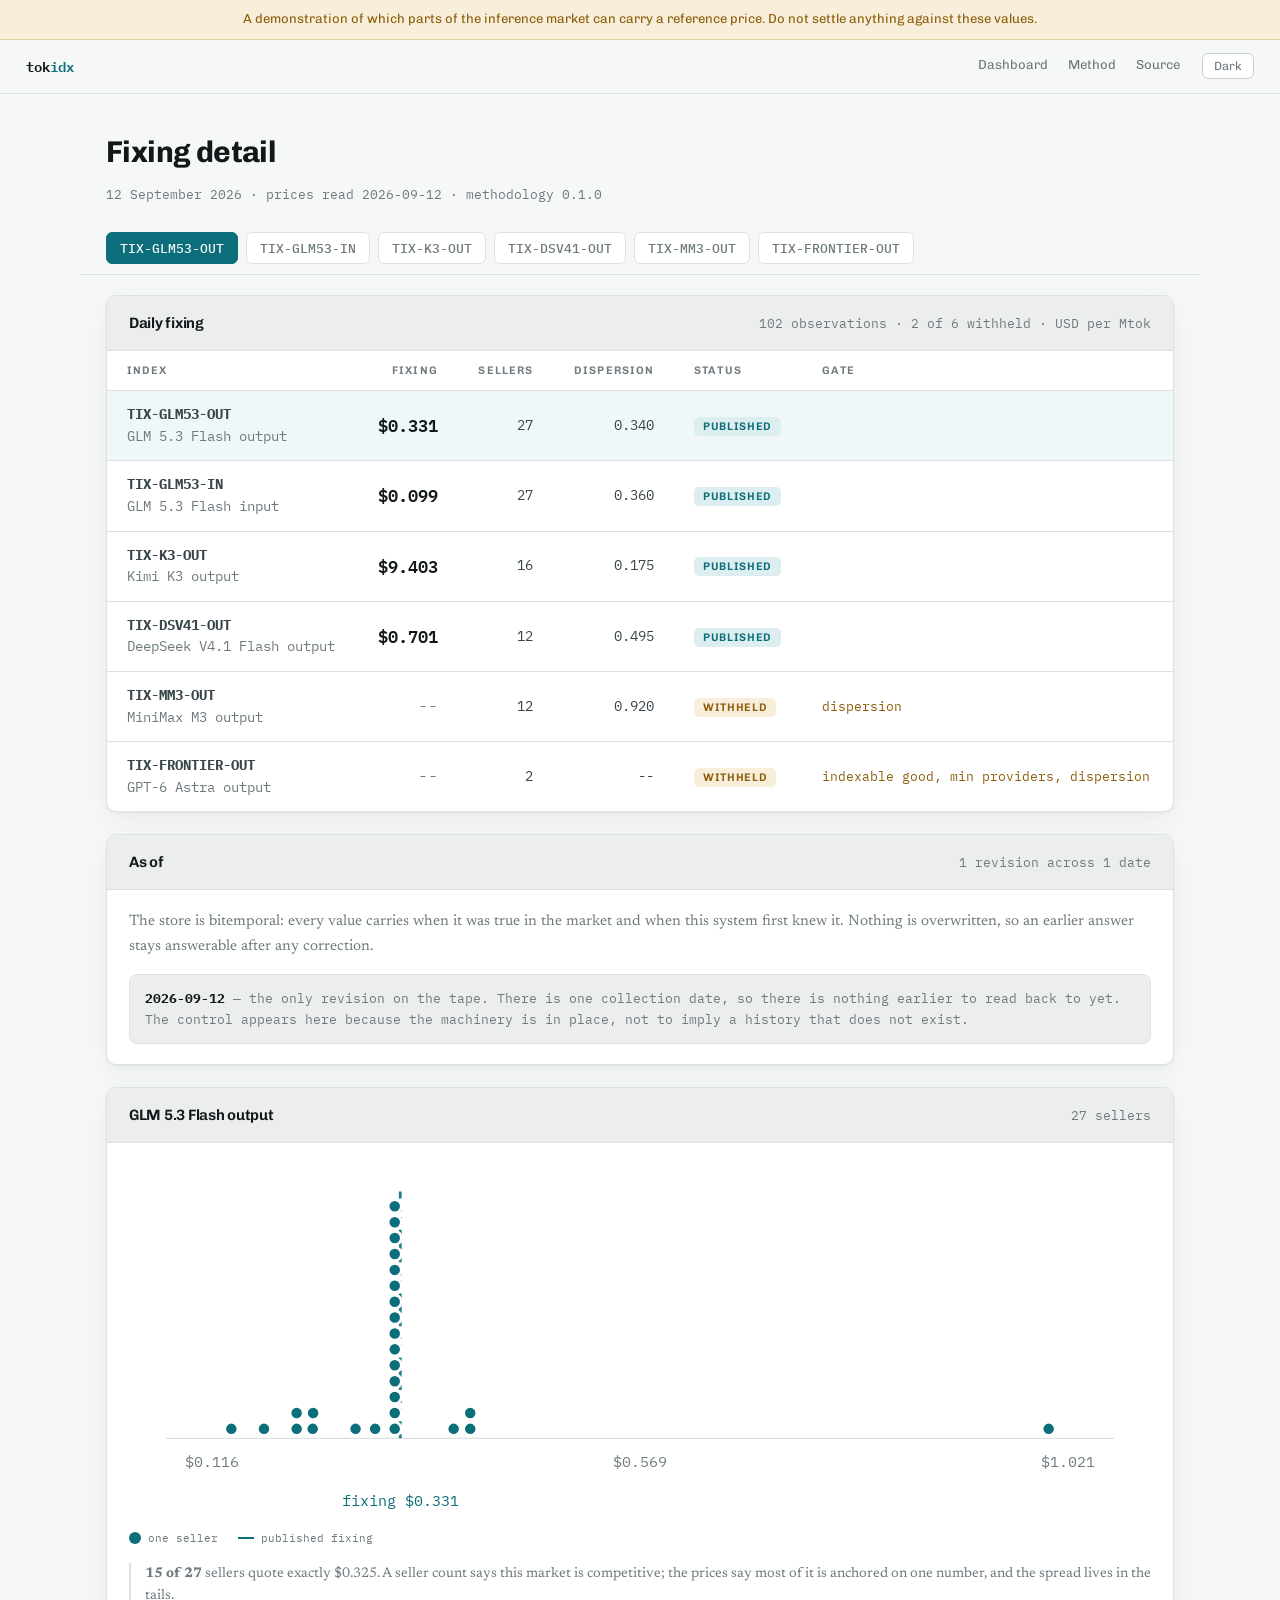
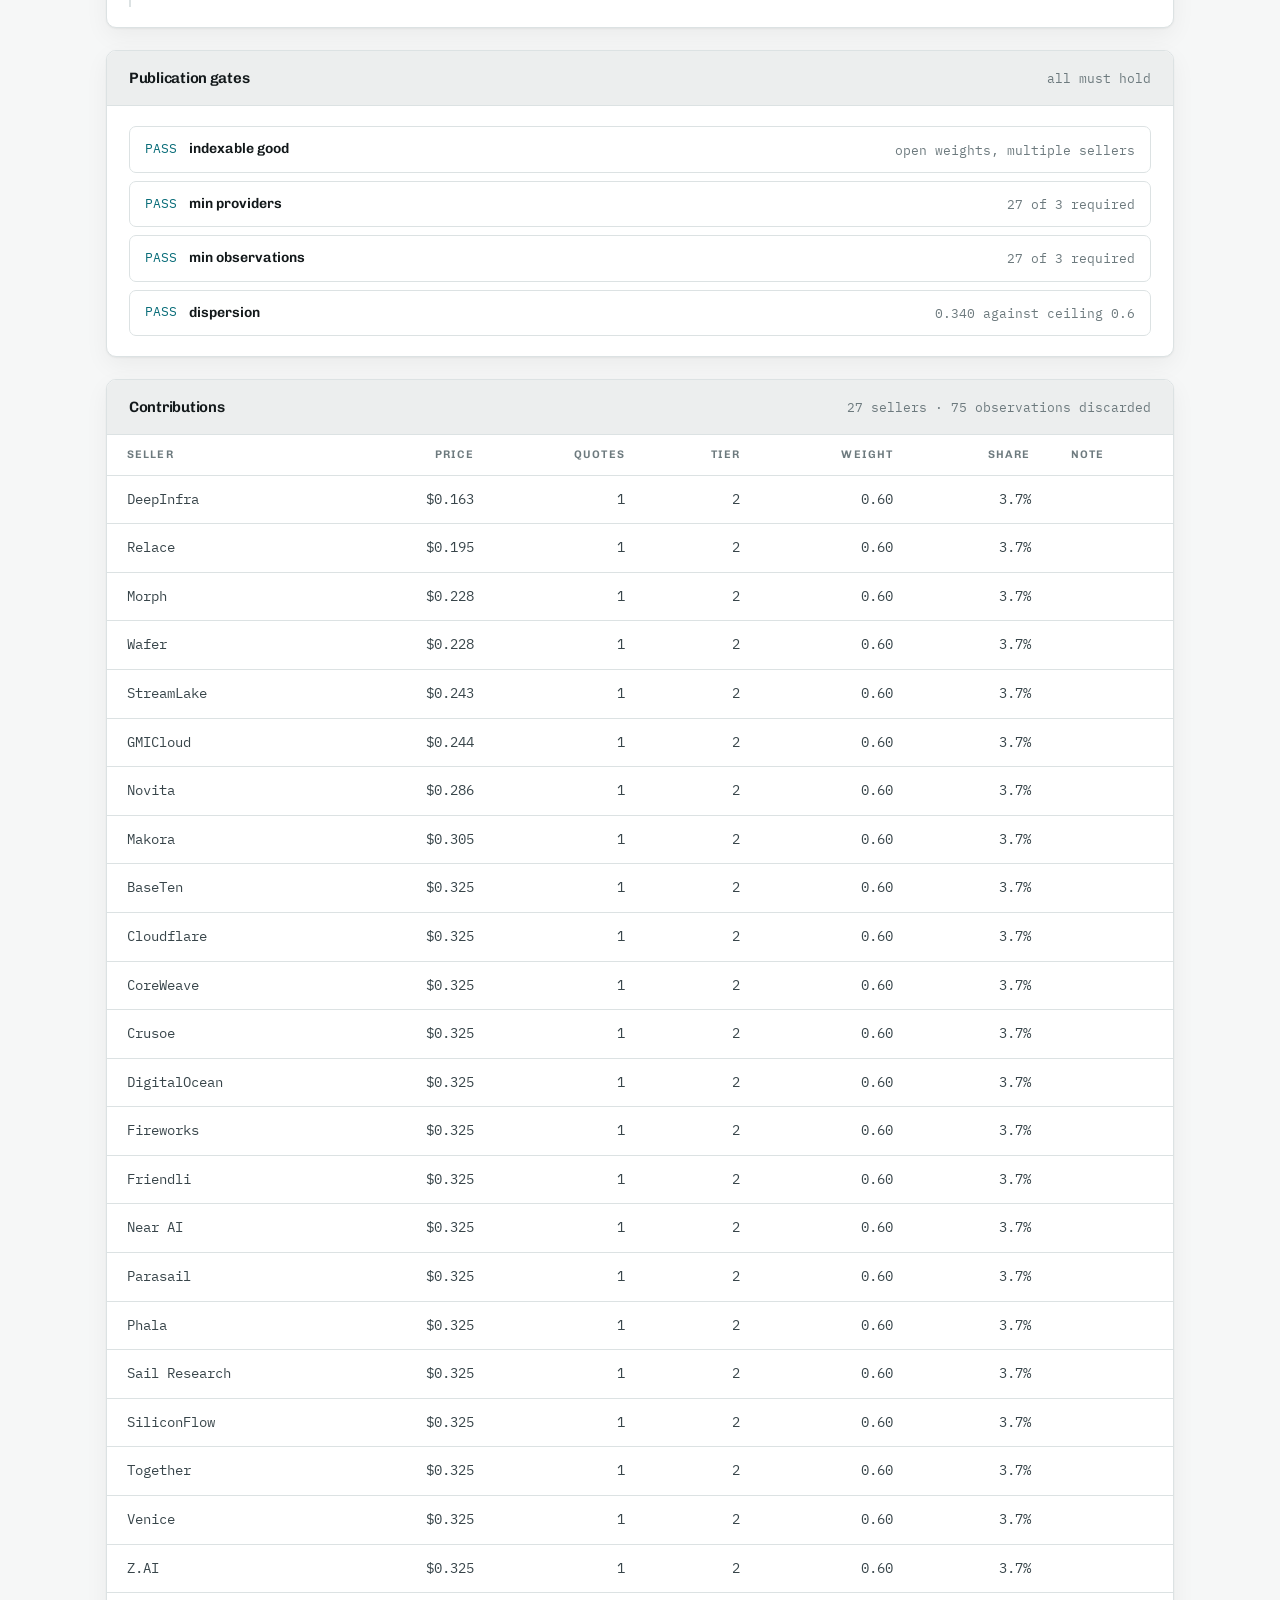
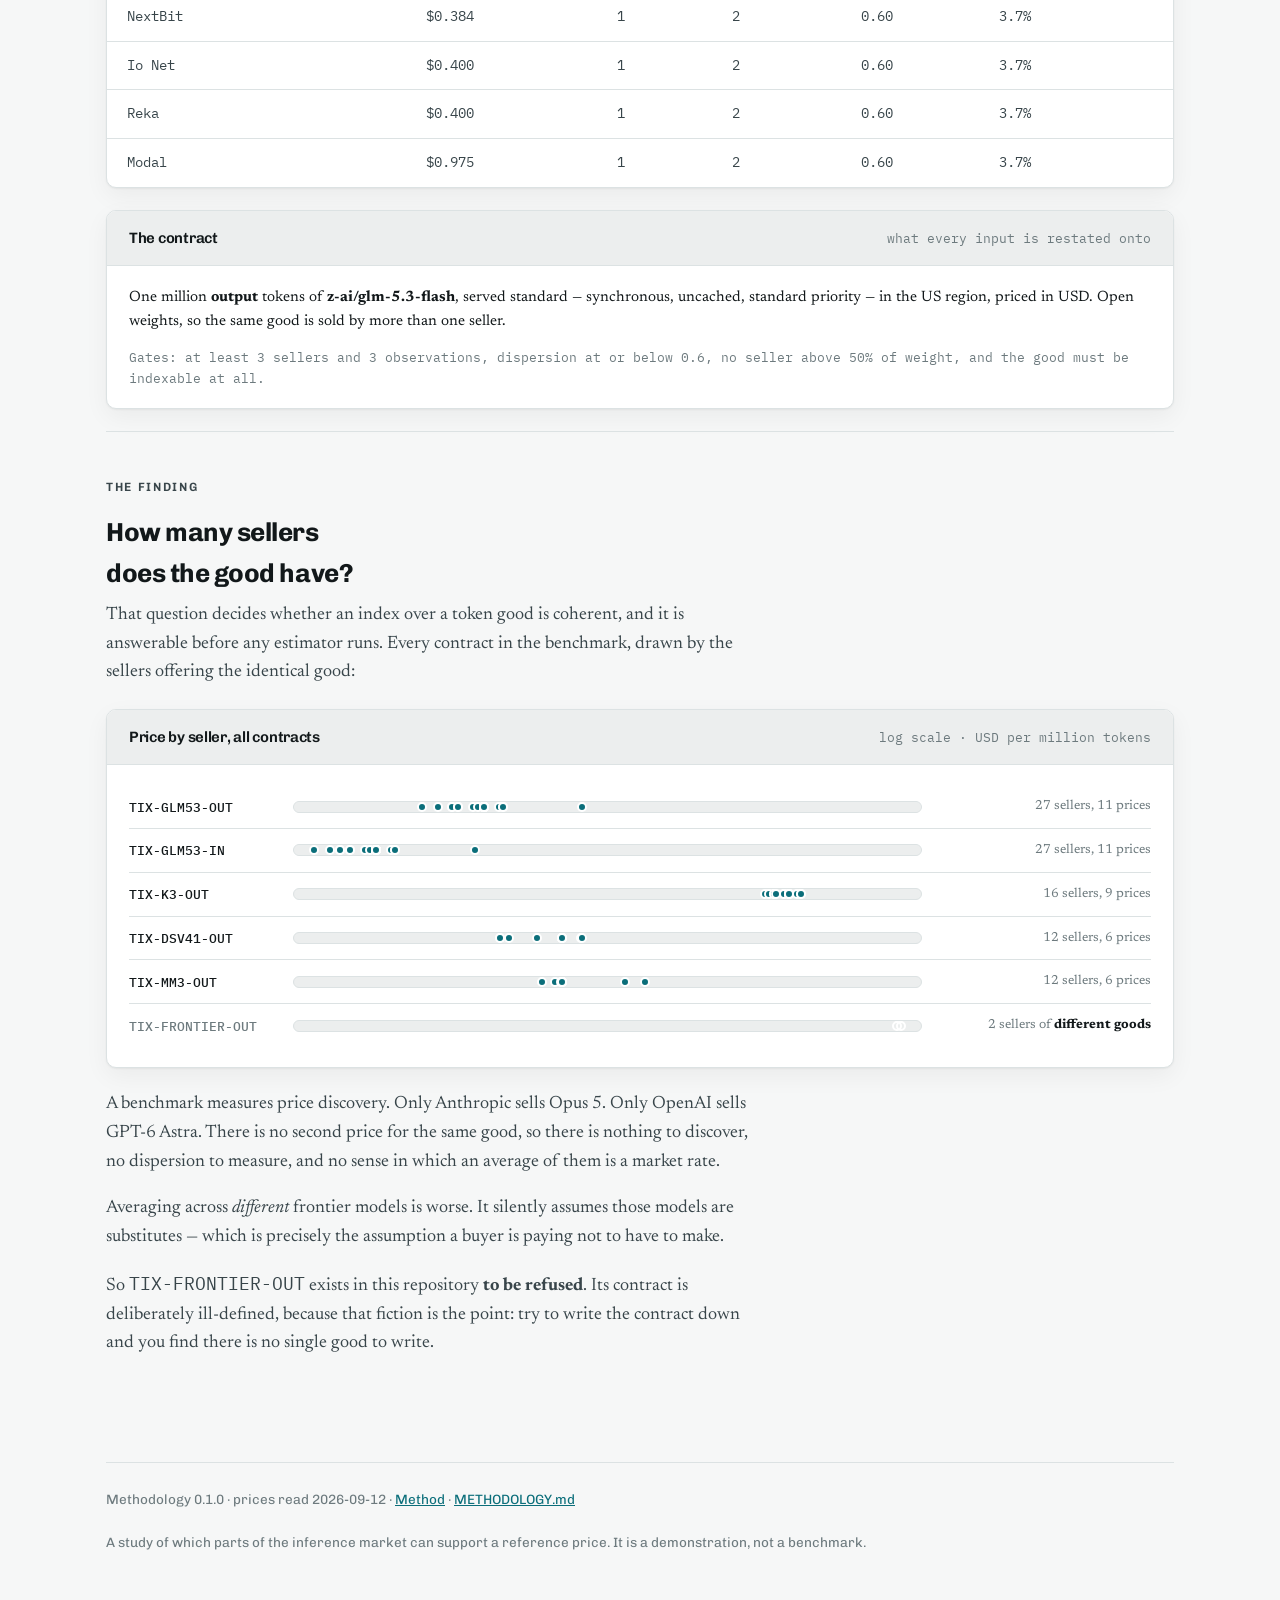
==== web/index.html @ d4ef5bcf "Give the site a favicon and an og:image It had neither, so a link to it rendered as a grey placehold" ====
<!doctype html>
<html lang="en">
<head>
<meta charset="utf-8">
<meta name="viewport" content="width=device-width, initial-scale=1">
<title>Token Price Index</title>
<meta name="description" content="A price benchmark for LLM inference, and the goods it refuses to index.">
<meta property="og:type" content="website">
<meta property="og:site_name" content="tokidx">
<meta property="og:title" content="Token Price Index">
<meta property="og:description" content="A price benchmark for LLM inference, and the goods it refuses to index. Six contracts, collected daily from live per-seller pricing; two decline to print.">
<meta property="og:url" content="https://henryzhangpku.github.io/token-price-index/">
<meta property="og:image" content="https://henryzhangpku.github.io/token-price-index/og.png">
<meta property="og:image:width" content="1200">
<meta property="og:image:height" content="630">
<meta property="og:image:alt" content="Token Price Index: six contracts across thirty-seven sellers, fifteen of twenty-seven quoting one price, two refused.">
<meta name="twitter:card" content="summary_large_image">
<meta name="twitter:title" content="Token Price Index">
<meta name="twitter:description" content="A price benchmark for LLM inference, and the goods it refuses to index. Six contracts, collected daily from live per-seller pricing; two decline to print.">
<meta name="twitter:image" content="https://henryzhangpku.github.io/token-price-index/og.png">
<link rel="icon" href="favicon.svg" type="image/svg+xml">
<link rel="preconnect" href="https://fonts.googleapis.com">
<link rel="preconnect" href="https://fonts.gstatic.com" crossorigin>
<link rel="stylesheet" href="https://fonts.googleapis.com/css2?family=Chivo:wght@400;600;700&family=IBM+Plex+Mono:wght@400;500;600&family=Newsreader:opsz,wght@6..72,400;6..72,500&display=swap">
<link rel="stylesheet" href="style.css?v=8ea3b7b2">
</head>
<body>

<div class="banner">
  A demonstration of which parts of the inference market can carry a reference price.
  Do not settle anything against these values.
</div>

<div class="topbar">
  <a class="brand" href="index.html">tok<span>idx</span></a>
  <nav>
    <a href="index.html" aria-current="page">Dashboard</a>
    <a href="method.html">Method</a>
    <a href="https://github.com/henryzhangpku/token-price-index">Source</a>
    <button class="theme-toggle" type="button">Dark</button>
  </nav>
</div>

<div class="wrap dash">

  <div class="dash-head">
    <div>
      <h1>Fixing detail</h1>
      <p id="dash-sub">loading&hellip;</p>
    </div>
  </div>

  <div class="pickerbar">
    <div class="picker" id="picker"></div>
  </div>

  <div class="panel">
    <header>
      <h2>Daily fixing</h2>
      <span class="note" id="board-meta"></span>
    </header>
    <div id="board-table"><div class="loading">reading the tape&hellip;</div></div>
  </div>

  <div class="panel" id="asof-panel">
    <header>
      <h2>As of</h2>
      <span class="note" id="asof-note"></span>
    </header>
    <div class="body">
      <p class="asof-prose">
        The store is bitemporal: every value carries when it was true in the market
        and when this system first knew it. Nothing is overwritten, so an earlier
        answer stays answerable after any correction.
      </p>
      <div class="asof-state" id="asof-label"></div>
    </div>
  </div>

  <div id="detail"></div>

</div>

<div class="wrap">

  <section class="band" id="finding">
    <p class="kicker">the finding</p>
    <h2>How many sellers does the good have?</h2>
    <div class="prose">
      <p>
        That question decides whether an index over a token good is coherent, and it
        is answerable before any estimator runs. Every contract in the benchmark,
        drawn by the sellers offering the identical good:
      </p>
    </div>
    <div class="panel" style="margin-top:22px">
      <header><h2>Price by seller, all contracts</h2><span class="note">log scale &middot; USD per million tokens</span></header>
      <div class="body"><div id="cliff"><div class="loading">&nbsp;</div></div></div>
    </div>
    <div class="prose" style="margin-top:22px">
      <p>
        A benchmark measures price discovery. Only Anthropic sells Opus&nbsp;5. Only
        OpenAI sells GPT-6 Astra. There is no second price for the same good, so there
        is nothing to discover, no dispersion to measure, and no sense in which an
        average of them is a market rate.
      </p>
      <p>
        Averaging across <em>different</em> frontier models is worse. It silently assumes
        those models are substitutes &mdash; which is precisely the assumption a buyer is
        paying not to have to make.
      </p>
      <p>
        So <code>TIX-FRONTIER-OUT</code> exists in this repository <strong>to be
        refused</strong>. Its contract is deliberately ill-defined, because that fiction
        is the point: try to write the contract down and you find there is no single
        good to write.
      </p>
    </div>
  </section>

  <footer class="site">
    Methodology <span id="foot-version">--</span> &middot;
    prices read <span id="foot-read">--</span> &middot;
    <a href="method.html">Method</a> &middot;
    <a href="https://github.com/henryzhangpku/token-price-index/blob/main/METHODOLOGY.md">METHODOLOGY.md</a>
    <br><br>
    A study of which parts of the inference market can support a reference price.
    It is a demonstration, not a benchmark.
  </footer>

</div>

<script type="module" src="app.js?v=b085680a"></script>
</body>
</html>
---- web/style.css ----
:root {
  --bg: #F6F7F7;
  --surface: #FFFFFF;
  --sunk: #ECEEEE;
  --ink: #12181A;
  --ink-2: #38454A;
  --muted: #6D7A7E;
  --rule: #DCE2E3;
  --rule-2: #C4CDCF;
  --accent: #0B6E7A;
  --accent-soft: #DCEEF0;
  --accent-line: #8CC3CA;
  --warn: #8C5E0B;
  --warn-soft: #F8EEDA;
  --warn-line: #E1CE9E;
  --shadow: 0 1px 2px rgba(18, 24, 26, .05), 0 8px 24px rgba(18, 24, 26, .05);
  --mono: "IBM Plex Mono", ui-monospace, SFMono-Regular, Menlo, monospace;
  --ui: Chivo, "Helvetica Neue", Arial, sans-serif;
  --serif: Newsreader, Georgia, serif;
}

@media (prefers-color-scheme: dark) {
  :root:not([data-theme="light"]) {
    --bg: #0A0E0F;
    --surface: #121819;
    --sunk: #171F20;
    --ink: #E6EDED;
    --ink-2: #BAC6C7;
    --muted: #7F8D90;
    --rule: #222C2E;
    --rule-2: #2F3B3D;
    --accent: #3FBECB;
    --accent-soft: #0D2528;
    --accent-line: #275960;
    --warn: #DFA748;
    --warn-soft: #231C0D;
    --warn-line: #4A3C1B;
    --shadow: 0 1px 2px rgba(0, 0, 0, .4), 0 8px 24px rgba(0, 0, 0, .3);
  }
}

:root[data-theme="dark"] {
  --bg: #0A0E0F;
  --surface: #121819;
  --sunk: #171F20;
  --ink: #E6EDED;
  --ink-2: #BAC6C7;
  --muted: #7F8D90;
  --rule: #222C2E;
  --rule-2: #2F3B3D;
  --accent: #3FBECB;
  --accent-soft: #0D2528;
  --accent-line: #275960;
  --warn: #DFA748;
  --warn-soft: #231C0D;
  --warn-line: #4A3C1B;
  --shadow: 0 1px 2px rgba(0, 0, 0, .4), 0 8px 24px rgba(0, 0, 0, .3);
}

* { box-sizing: border-box; }

body {
  margin: 0;
  background: var(--bg);
  color: var(--ink);
  font-family: var(--serif);
  font-size: 18px;
  line-height: 1.6;
  -webkit-font-smoothing: antialiased;
}

h1, h2, h3 { font-family: var(--ui); letter-spacing: -.018em; text-wrap: balance; }
a { color: var(--accent); }
code, .mono { font-family: var(--mono); }
.num { font-family: var(--mono); font-variant-numeric: tabular-nums; }

.wrap { max-width: 1120px; margin: 0 auto; padding: 0 26px; }
.prose { max-width: 66ch; }
.prose p { margin: 0 0 18px; }

/* ---------- chrome ---------- */

.banner {
  background: var(--warn-soft);
  border-bottom: 1px solid var(--warn-line);
  color: var(--warn);
  font-family: var(--ui);
  font-size: 13px;
  text-align: center;
  padding: 9px 20px;
}

.topbar {
  position: sticky; top: 0; z-index: 40;
  display: flex; align-items: center; gap: 22px;
  padding: 0 26px;
  background: color-mix(in srgb, var(--bg) 88%, transparent);
  backdrop-filter: blur(8px);
  border-bottom: 1px solid var(--rule);
}
.brand {
  font-family: var(--mono); font-size: 14px; font-weight: 600;
  color: var(--ink); text-decoration: none; padding: 15px 0;
}
.brand span { color: var(--accent); }
.topbar nav { display: flex; gap: 4px; margin-left: auto; align-items: center; }
.topbar nav a {
  font-family: var(--ui); font-size: 13px; color: var(--muted);
  text-decoration: none; padding: 15px 8px; border-bottom: 2px solid transparent;
}
.topbar nav a:hover { color: var(--ink); }
.theme-toggle {
  font-family: var(--ui); font-size: 12px; color: var(--muted);
  background: var(--surface); border: 1px solid var(--rule-2);
  border-radius: 6px; padding: 5px 11px; cursor: pointer; margin-left: 10px;
}

/* ---------- hero ---------- */

/* Matched to the sibling benchmark's scale so the two sites read as one
   family: same padding, same clamp, same measure. */
.hero { padding: 66px 0 40px; }
.hero h1 {
  font-weight: 700; font-size: clamp(36px, 6vw, 62px); line-height: 1.03;
  margin: 16px 0 0; max-width: 17ch;
}
.hero p {
  font-size: clamp(19px, 2.2vw, 23px); color: var(--ink-2);
  margin: 22px 0 0; max-width: 56ch;
}
.hero .kicker { margin: 0 0 4px; }

/* ---------- panels ---------- */

.panel {
  background: var(--surface); border: 1px solid var(--rule);
  border-radius: 10px; box-shadow: var(--shadow);
  overflow: hidden; margin-bottom: 22px;
}
.panel > header {
  display: flex; align-items: baseline; gap: 14px; flex-wrap: wrap;
  padding: 15px 22px; border-bottom: 1px solid var(--rule); background: var(--sunk);
}
.panel > header h2 { font-size: 15px; font-weight: 600; margin: 0; }
.panel .note { font-family: var(--mono); font-size: 12.5px; color: var(--muted); margin-left: auto; }
.panel .body { padding: 20px 22px; }

table { width: 100%; border-collapse: collapse; }
th {
  font-family: var(--ui); font-size: 11px; font-weight: 600; letter-spacing: .1em;
  text-transform: uppercase; color: var(--muted); text-align: left;
  padding: 11px 20px; border-bottom: 1px solid var(--rule); white-space: nowrap;
}
td {
  font-family: var(--mono); font-size: 13.5px; color: var(--ink-2);
  padding: 13px 20px; border-bottom: 1px solid var(--rule); vertical-align: middle;
}
tr:last-child td { border-bottom: none; }
td.r, th.r { text-align: right; }
tr.on td { background: color-mix(in srgb, var(--accent-soft) 46%, transparent); }

.price { font-size: 17px; font-weight: 600; color: var(--ink); }
.price.none { color: var(--muted); font-weight: 400; }

.status {
  font-family: var(--ui); font-size: 11px; font-weight: 600; letter-spacing: .06em;
  text-transform: uppercase; padding: 3px 9px; border-radius: 5px; white-space: nowrap;
}
.status.published { color: var(--accent); background: var(--accent-soft); }
.status.withheld { color: var(--warn); background: var(--warn-soft); }
.reason { font-size: 12.5px; color: var(--warn); }

/* ---------- the spread strip ---------- */

.spread { display: flex; flex-direction: column; gap: 12px; }
.spread-row { display: grid; grid-template-columns: 110px 1fr 78px; align-items: center; gap: 14px; }
.spread-row .who { font-family: var(--mono); font-size: 13px; color: var(--ink-2); }
.spread-row .bar { position: relative; height: 10px; border-radius: 5px; background: var(--sunk); }
.spread-row .bar > i { position: absolute; inset: 0 auto 0 0; border-radius: 5px; background: var(--accent); display: block; }
.spread-row .amt { font-family: var(--mono); font-variant-numeric: tabular-nums; font-size: 14px; text-align: right; color: var(--ink); }

/* ---------- gates ---------- */

.gates { display: flex; flex-direction: column; gap: 8px; }
.gate {
  display: flex; align-items: center; gap: 12px;
  border: 1px solid var(--rule); border-radius: 7px; padding: 11px 15px;
}
.gate.fail { border-color: var(--warn-line); background: var(--warn-soft); }
.gate .mark { font-family: var(--mono); font-size: 13px; color: var(--accent); }
.gate.fail .mark { color: var(--warn); }
.gate .name { font-family: var(--ui); font-size: 14px; font-weight: 600; }
.gate .detail { font-family: var(--mono); font-size: 12.5px; color: var(--muted); margin-left: auto; text-align: right; }

/* ---------- bands ---------- */

.band { padding: 46px 0; border-top: 1px solid var(--rule); }
.band h2 { font-size: 26px; font-weight: 700; margin: 0 0 6px; max-width: 24ch; }
/* Base rule, not scoped to .band: the hero eyebrow needs it too, and scoping
   it was why the method page rendered its eyebrow as serif sentence case. */
.kicker {
  font-family: var(--ui); font-size: 12px; font-weight: 600; letter-spacing: .14em;
  text-transform: uppercase; color: var(--muted); margin: 0 0 14px;
}
.band p { color: var(--ink-2); }

.cards { display: grid; grid-template-columns: repeat(auto-fit, minmax(258px, 1fr)); gap: 16px; margin-top: 22px; }
.card {
  background: var(--surface); border: 1px solid var(--rule);
  border-radius: 9px; padding: 17px 19px;
}
.card .label {
  display: block; font-family: var(--ui); font-size: 13px; font-weight: 600;
  color: var(--ink); margin-bottom: 7px;
}
.card p { font-size: 15.5px; margin: 0; color: var(--ink-2); }

pre.figure {
  font-family: var(--mono); font-size: 13px; line-height: 1.75;
  background: var(--sunk); border: 1px solid var(--rule); border-radius: 8px;
  padding: 17px 19px; overflow-x: auto; color: var(--ink-2); margin: 20px 0 0;
}

footer.site {
  border-top: 1px solid var(--rule); margin-top: 40px; padding: 26px 0 60px;
  font-family: var(--ui); font-size: 13.5px; color: var(--muted);
}

.loading { padding: 54px 0; text-align: center; color: var(--muted); font-family: var(--mono); font-size: 14px; }

@media (max-width: 700px) {
  body { font-size: 17px; }
  .wrap { padding: 0 18px; }
  .topbar { padding: 0 18px; }
  th, td { padding-left: 14px; padding-right: 14px; }
  .spread-row { grid-template-columns: 92px 1fr 68px; }
}

@media (prefers-reduced-motion: reduce) { * { animation: none !important; transition: none !important; } }

/* ---------- one-collection-date note ------------------------------------ */
.onedate{
  font-size:15px; color:var(--muted); line-height:1.6; margin:0;
  border-left:2px solid var(--rule); padding-left:14px;
}
.onedate strong{color:var(--ink)}

/* ---------- the cross-section ------------------------------------------- */
.cliff-row{
  display:grid; grid-template-columns:150px 1fr 215px; gap:14px;
  align-items:center; padding:11px 0; border-bottom:1px solid var(--rule);
}
.cliff-row:last-of-type{border-bottom:0}
.cliff-row .who{
  font-family:var(--mono); font-size:12.5px; color:var(--ink); font-weight:500;
}
.cliff-row .axis{
  position:relative; height:12px; background:var(--sunk);
  border:1px solid var(--rule); border-radius:999px;
}
.cliff-row .axis i{
  position:absolute; top:50%; width:10px; height:10px; margin:-5px 0 0 -5px;
  border-radius:50%; background:var(--accent); border:2px solid var(--surface);
}
.cliff-row .verdict{ font-size:13px; color:var(--muted); text-align:right }
.cliff-row .verdict strong{color:var(--ink)}
.cliff-row.incoherent .axis i{background:var(--withheld)}
.cliff-row.incoherent .who{color:var(--muted)}
.axis-note{
  font-family:var(--mono); font-size:10.5px; letter-spacing:.1em;
  text-transform:uppercase; color:var(--muted); margin:14px 0 0; text-align:right;
}
@media (max-width:640px){
  .cliff-row{grid-template-columns:1fr; gap:7px}
  .cliff-row .verdict{text-align:left}
}

/* ---------- dashboard head ---------------------------------------------- */
.dash-head{ padding:34px 0 18px }
.dash-head h1{
  font-family:var(--ui); font-weight:700; font-size:30px; letter-spacing:-.02em;
  margin:0 0 8px; color:var(--ink);
}
.dash-head p{ font-family:var(--mono); font-size:12.5px; color:var(--muted); margin:0 }

/* ---------- sticky index picker ----------------------------------------- */
.pickerbar{
  /* Tucked a few pixels under the topbar rather than guessing its height
     exactly; the topbar paints over the overlap, so no sliver of scrolling
     content shows between them if a font renders a pixel taller elsewhere. */
  position:sticky; top:49px; z-index:30;
  margin:0 -26px 20px; padding:10px 26px;
  background:color-mix(in srgb, var(--bg) 92%, transparent);
  backdrop-filter:blur(8px);
  border-bottom:1px solid var(--rule);
}
.picker{ display:flex; flex-wrap:wrap; gap:8px }
.picker button{
  font-family:var(--mono); font-size:12.5px; font-weight:500;
  background:var(--surface); color:var(--muted);
  border:1px solid var(--rule); border-radius:6px;
  padding:7px 13px; cursor:pointer;
}
.picker button:hover{ border-color:var(--accent-line); color:var(--ink) }
.picker button[aria-pressed="true"]{
  background:var(--accent); border-color:var(--accent); color:var(--bg);
}
@media (max-width:640px){ .pickerbar{ margin:0 -16px 16px; padding:10px 16px } }

/* ---------- chart -------------------------------------------------------- */
.chart{ width:100%; height:auto; display:block; overflow:visible }
.chart .grid{ stroke:var(--rule); stroke-width:1 }
.chart .tick{ font-family:var(--mono); font-size:10.5px; fill:var(--muted) }
.chart .dot{ fill:var(--accent); stroke:var(--surface); stroke-width:2 }
.chart .who{ font-family:var(--mono); font-size:10.5px; fill:var(--muted) }
.chart .amt{ font-family:var(--mono); font-size:11px; fill:var(--ink); font-weight:500 }
.chart .fixing{ stroke:var(--accent); stroke-width:2; stroke-dasharray:5 4; opacity:.9 }
.chart .fixing-label{ font-family:var(--mono); font-size:10.5px; fill:var(--accent) }
.legend{
  display:flex; flex-wrap:wrap; gap:20px; margin-top:6px;
  font-family:var(--mono); font-size:10.5px; color:var(--muted);
}
.legend .key{ display:inline-flex; align-items:center; gap:7px }
.legend .key::before{ content:""; width:12px; height:12px; border-radius:50%; background:var(--accent) }
.legend .line-key::before{ border-radius:0; height:2px; width:16px }
.legend .none-key::before{ border-radius:2px; background:var(--withheld) }
.chart-note{
  font-size:14px; color:var(--muted); line-height:1.6; margin:16px 0 0;
  border-left:2px solid var(--rule); padding-left:14px;
}

/* ---------- as-of + contract prose -------------------------------------- */
.asof-prose{ font-size:15px; color:var(--muted); line-height:1.65; margin:0 0 14px }
.asof-state{
  font-family:var(--mono); font-size:12.5px; color:var(--muted); line-height:1.7;
  background:var(--sunk); border:1px solid var(--rule); border-radius:8px; padding:13px 15px;
}
.asof-state strong{ color:var(--ink) }
.contract{ font-size:15px; color:var(--ink); line-height:1.65; margin:0 0 12px }
.contract.dim{ font-family:var(--mono); font-size:12.5px; color:var(--muted); margin:0 }
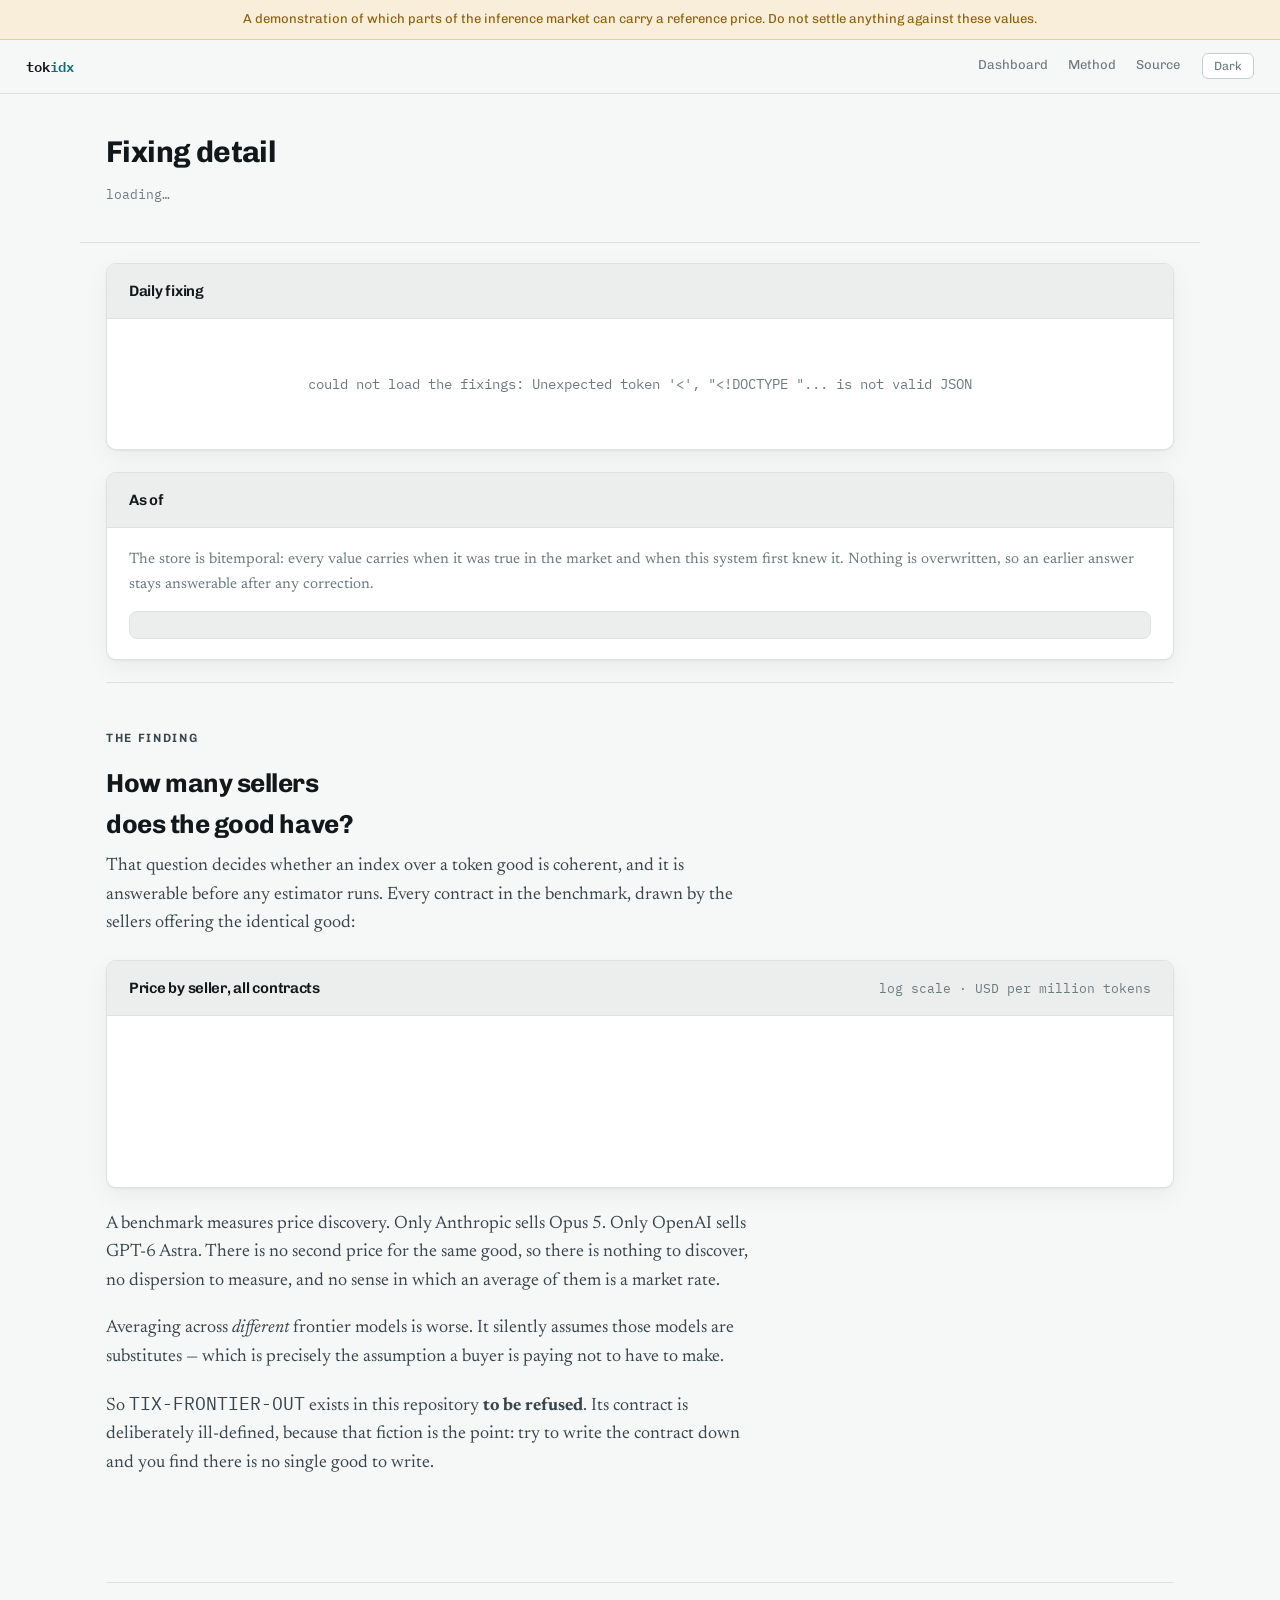
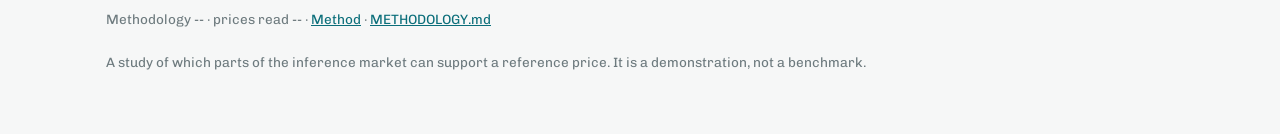
==== commit ac3c1933: "Stop the tables from widening the page, which slid the sticky nav off screen On a narrow viewport th" ====
--- a/web/index.html
+++ b/web/index.html
@@ -22,7 +22,7 @@
 <link rel="preconnect" href="https://fonts.googleapis.com">
 <link rel="preconnect" href="https://fonts.gstatic.com" crossorigin>
 <link rel="stylesheet" href="https://fonts.googleapis.com/css2?family=Chivo:wght@400;600;700&family=IBM+Plex+Mono:wght@400;500;600&family=Newsreader:opsz,wght@6..72,400;6..72,500&display=swap">
-<link rel="stylesheet" href="style.css?v=8ea3b7b2">
+<link rel="stylesheet" href="style.css?v=da5e9d88">
 </head>
 <body>
 
@@ -130,6 +130,6 @@
 
 </div>
 
-<script type="module" src="app.js?v=b085680a"></script>
+<script type="module" src="app.js?v=2b665652"></script>
 </body>
 </html>
--- a/web/style.css
+++ b/web/style.css
@@ -145,6 +145,19 @@
 .panel .note { font-family: var(--mono); font-size: 12.5px; color: var(--muted); margin-left: auto; }
 .panel .body { padding: 20px 22px; }
 
+/* The board is six columns and Contributions is seven, and `th` below is
+   nowrap, so neither can shrink past its header row -- about 594px. On a phone
+   that is wider than the viewport, and the board sat in a plain div, so it
+   widened the *document* instead. A sticky topbar is only as wide as the
+   viewport: scrolling right to read the table slid the nav off to the left.
+   Contributions escaped that only because .panel clips it, which loses the
+   right-hand columns with no way to reach them. Both scroll in place now.
+
+   method.html already wrapped its three tables in `.tw` for this, but no rule
+   was ever written for that class, so the wrapper did nothing and the widest
+   of them widened the document on its own. */
+#board-table, .table-scroll, .tw { overflow-x: auto; }
+
 table { width: 100%; border-collapse: collapse; }
 th {
   font-family: var(--ui); font-size: 11px; font-weight: 600; letter-spacing: .1em;
@@ -234,6 +247,17 @@
   .topbar { padding: 0 18px; }
   th, td { padding-left: 14px; padding-right: 14px; }
   .spread-row { grid-template-columns: 92px 1fr 68px; }
+}
+
+/* Below about 380px the brand, three links and the theme button no longer fit
+   on one line, and the topbar was pushing the document wider than the viewport
+   -- which slides a sticky bar off to the left the moment anyone scrolls right.
+   Tighten the nav's own spacing rather than let it set the page width. */
+@media (max-width: 420px) {
+  .topbar { padding: 0 12px; gap: 10px; }
+  .topbar nav { gap: 0; }
+  .topbar nav a { padding: 15px 5px; font-size: 12.5px; }
+  .theme-toggle { margin-left: 4px; }
 }
 
 @media (prefers-reduced-motion: reduce) { * { animation: none !important; transition: none !important; } }
